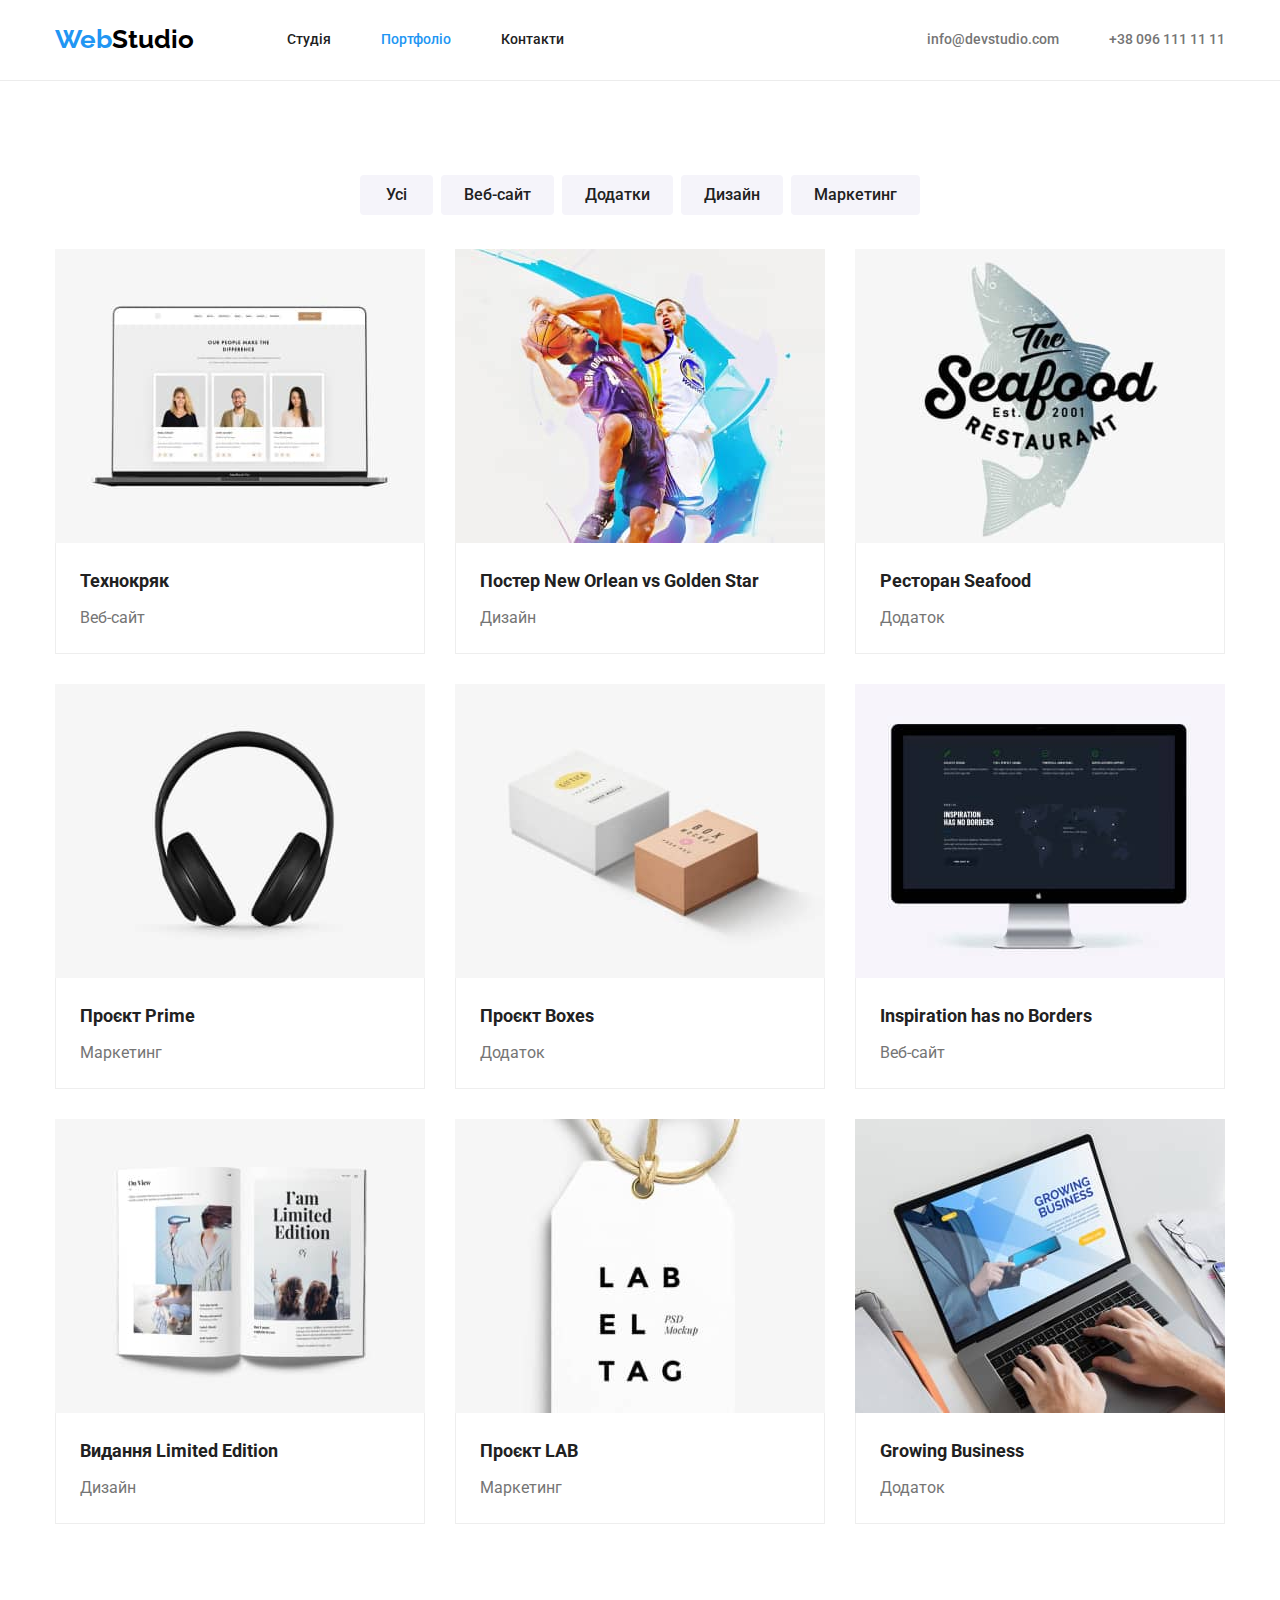
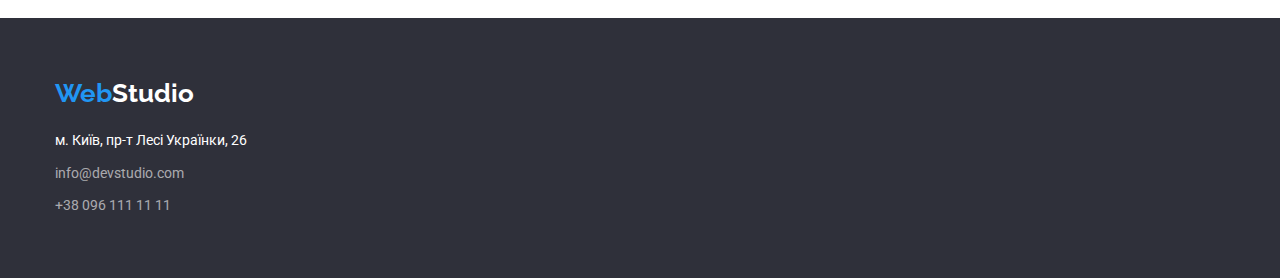
==== portfolio.html @ 7a1cf9b0 "start" ====
<!DOCTYPE html>
<html lang="uk">
  <head>
    <meta charset="UTF-8" />
    <meta http-equiv="X-UA-Compatible" content="IE=edge" />
    <meta name="viewport" content="width=device-width, initial-scale=1.0" />
    <title>Document</title>
    <link rel="preconnect" href="https://fonts.googleapis.com" />
    <link rel="preconnect" href="https://fonts.gstatic.com" crossorigin />
    <link
      href="https://fonts.googleapis.com/css2?family=Raleway:wght@700&family=Roboto:wght@400;500;700;900&display=swap"
      rel="stylesheet"
    />
    <link
      rel="stylesheet"
      href="https://cdnjs.cloudflare.com/ajax/libs/modern-normalize/1.1.0/modern-normalize.min.css"
    />
    <link rel="stylesheet" href="./css/styles.css" />
  </head>
  <body>
    <header class="page-header">
      <div class="container container-header">
        <nav class="nav">
          <a href="./index.html" lang="en" class="logo link"
            >Web<span class="logo-dark">Studio</span></a
          >
          <ul class="nav-list list">
            <li class="nav-item">
              <a href="./index.html" class="nav-link link">Студія</a>
            </li>
            <li class="nav-item">
              <a href="./portfolio.html" class="nav-link link current"
                >Портфоліо</a
              >
            </li>
            <li class="nav-item">
              <a href="#" class="nav-link link">Контакти</a>
            </li>
          </ul>
        </nav>
        <ul class="contacts-list list">
          <li class="contacts-items">
            <a href="mailto:info@devstudio.com" class="link contacts-link"
              >info@devstudio.com</a
            >
          </li>
          <li class="contacts-items">
            <a href="tel:+380961111111" class="link contacts-link"
              >+38 096 111 11 11</a
            >
          </li>
        </ul>
      </div>
    </header>
    <main>
      <section class="portfolio section">
        <div class="container">
          <h1 class="title visually-hidden">Наші роботи</h1>
          <ul class="filter-list list">
            <li class="filter-item">
              <button type="button" class="filter-button filter-button-all">
                Усі
              </button>
            </li>
            <li class="filter-item">
              <button type="button" class="filter-button filter-button-web">
                Веб-сайт
              </button>
            </li>
            <li class="filter-item">
              <button type="button" class="filter-button filter-button-add">
                Додатки
              </button>
            </li>
            <li class="filter-item">
              <button type="button" class="filter-button filter-button-design">
                Дизайн
              </button>
            </li>
            <li class="filter-item">
              <button
                type="button"
                class="filter-button filter-button-marketing"
              >
                Маркетинг
              </button>
            </li>
          </ul>
          <ul class="cards-list list">
            <li class="cards-item">
              <img
                src="./images/img-tehnokriak.jpg"
                alt="Сторінка сайту на якій зображені троє людей"
                width="370"
                class="cards-img"
              />
              <div class="container-cards">
                <h2 class="cards-title">Технокряк</h2>
                <p class="cards-text">Веб-сайт</p>
              </div>
            </li>
            <li class="cards-item">
              <img
                src="./images/img-poster.jpg"
                alt="Постер з баскетболістами"
                width="370"
                class="cards-img"
              />
              <div class="container-cards">
                <h2 class="cards-title">
                  Постер
                  <span lang="en"
                    >new orlean
                    <span class="cards-title-accent">vs</span> golden star</span
                  >
                </h2>
                <p class="cards-text">Дизайн</p>
              </div>
            </li>
            <li class="cards-item">
              <img
                src="./images/img-restaurant.jpg"
                alt="Назва ресторану зображена на фоні риби"
                width="370"
                class="cards-img"
              />
              <div class="container-cards">
                <h2 class="cards-title">
                  Ресторан <span lang="en">seafood</span>
                </h2>
                <p class="cards-text">Додаток</p>
              </div>
            </li>
            <li class="cards-item">
              <img
                src="./images/img-project.jpg"
                alt="Навушники"
                width="370"
                class="cards-img"
              />
              <div class="container-cards">
                <h2 class="cards-title">Проєкт <span lang="en">prime</span></h2>
                <p class="cards-text">Маркетинг</p>
              </div>
            </li>
            <li class="cards-item">
              <img
                src="./images/img-boxes.jpg"
                alt="дві коробки"
                width="370"
                class="cards-img"
              />
              <div class="container-cards">
                <h2 class="cards-title">Проєкт <span lang="en">boxes</span></h2>
                <p class="cards-text">Додаток</p>
              </div>
            </li>
            <li class="cards-item">
              <img
                src="./images/img-web-site.jpg"
                alt="монітор компʼютера на якому зображена сторінка сайту"
                width="370"
                class="cards-img"
              />
              <div class="container-cards">
                <h2 lang="en" class="cards-title">
                  Inspiration
                  <span class="cards-title-accent">has no</span> borders
                </h2>
                <p class="cards-text">Веб-сайт</p>
              </div>
            </li>
            <li class="cards-item">
              <img
                src="./images/img-magazine.jpg"
                alt="сторнінки журналу на яких зображені жінки"
                width="370"
              />
              <div class="container-cards">
                <h2 class="cards-title">
                  Видання <span lang="en">limited edition</span>
                </h2>
                <p class="cards-text">Дизайн</p>
              </div>
            </li>
            <li class="cards-item">
              <img
                src="./images/img-project2.jpg"
                alt="логотип"
                width="370"
                class="cards-img"
              />
              <div class="container-cards">
                <h2 class="cards-title">
                  Проєкт
                  <span lang="en" class="cards-title-uppercase">lab</span>
                </h2>
                <p class="cards-text">Маркетинг</p>
              </div>
            </li>
            <li class="cards-item">
              <img
                src="./images/img-growing-business.jpg"
                alt="екран ноутбуку з сторінкою сайта на екрані"
                width="370"
                class="cards-img"
              />
              <div class="container-cards">
                <h2 lang="en" class="cards-title">Growing business</h2>
                <p class="cards-text">Додаток</p>
              </div>
            </li>
          </ul>
        </div>
      </section>
    </main>
    <footer class="footer">
      <div class="container">
        <a href="./index.html" lang="en" class="logo link"
          >Web<span class="logo-light">Studio</span></a
        >
        <address class="address">
          <ul class="address-list list">
            <li class="address-item">
              <a
                href="https://goo.gl/maps/CPtrU1FHBa2aNyZL9"
                target="_blank"
                rel="noopener noreferrer nofollow"
                class="link address-link-light"
                >м. Київ, пр-т Лесі Українки, 26
              </a>
            </li>
            <li class="address-item">
              <a href="mailto:info@devstudio.com" class="link address-link"
                >info@devstudio.com</a
              >
            </li>
            <li class="address-item">
              <a href="tel:+380961111111" class="link address-link"
                >+38 096 111 11 11</a
              >
            </li>
          </ul>
        </address>
      </div>
    </footer>
  </body>
</html>
---- css/styles.css ----
:root {
    --primery-text-color: #757575;
    --title-text-color: #212121;
    --accent-color: #2196F3;
    --white-color: #FFFFFF;
    --background-color-hero: #2F303A;
    --button-active-color: #188CE8;
    --background-color-secondary: #F5F4FA;
}

/*body*/
body {
    font-family: Roboto, sans-serif;
    background-color: var(--white-color);
    color: var(--primery-text-color);
}

/*utility*/
.section {
    padding-top: 94px;
    padding-bottom: 94px;
}

h1,
h2,
h3,
p {
    margin-top: 0;
    margin-bottom: 0;
}

img {
    display: block;
    max-width: 100%;
    height: auto;
}

.list {
    margin: 0;
    padding: 0;

    list-style: none;
}

.link {
    text-decoration: none;
    font-style: normal;
    display: block;
}

/*container*/
.container {
    width: 1200px;
    margin-left: auto;
    margin-right: auto;
    padding-left: 15px;
    padding-right: 15px;
}

/*header*/
.container-header {
    display: flex;
    align-items: center;
}

.page-header {
    border-bottom: 1px solid #ECECEC;

    font-weight: 500;
    font-size: 14px;
    line-height: 1.14;
    color: var(--title-text-color);  
}

/*logo*/
.logo {
    font-family: Raleway, sans-serif;
    font-weight: 700;
    font-size: 26px;
    line-height: 1.2;
    color: var(--accent-color);
}

.logo-dark {
    color: #000000;
}

.logo-header{
    padding-top: 24px;
    padding-bottom: 25px;
}

/*nav*/
.nav {
    display: flex;
    align-items: center;
}

.nav-list {
    display: flex;
    margin-left: 93px;
}

.nav-link {
    color: currentColor;
    padding: 32px 0;
}

.nav-link:hover,
.nav-link:focus {
    color: var(--accent-color);
}

.current {
    color: var(--accent-color);
}

.nav-item:not(:last-child), 
.contacts-items:not(:last-child) {
    margin-right: 50px;
}

.contacts-list {
    display: flex;
    margin-left: auto;
}

.contacts-link {
    color: var(--primery-text-color);
    padding: 32px 0;
}

.contacts-link:hover, 
.contacts-link:focus {
    color: var(--accent-color);
}

/*hero*/
.hero {
    padding-top: 200px;
    padding-bottom: 200px;

    background-color: var(--background-color-hero);
    text-align: center;
}

.hero-title {
    margin-top: 0;
    margin-bottom: 30px;
    margin-left: auto;
    margin-right: auto;
    max-width: 696px;

    font-weight: 900;
    font-size: 44px;
    line-height: 1.36;
    text-transform: uppercase;
    color: var(--white-color);    
}
.button {
    padding: 10px 32px;
    border-radius: 4px;
    border: 0.5px solid transparent;
    min-width: 216px;
    display: block;
    margin-left: auto;
    margin-right: auto;

    font-family: inherit;
    font-weight: 700;
    font-size: 16px;
    line-height: 1.87;
    cursor: pointer;
    color: var(--white-color);
    background-color: var(--accent-color);
}

.button-active:hover, .button-active:focus {
    background-color: #188CE8;
}

/*features*/
.features-list {
    display: flex;
    align-content: center;
}

.features-item {
    margin-right: 30px;
    width: 270px;
}

.features-item:last-child {
    margin-right: 0;
}

.title {
    margin-bottom: 50px;

    font-size: 36px;
    line-height: 1.16;
    text-align: center;
    color: var(--title-text-color);
}

.visually-hidden {
    position: absolute;
    white-space: nowrap;
    width: 1px;
    height: 1px;
    overflow: hidden;
    border: 0;
    padding: 0;
    clip: rect(0 0 0 0);
    clip-path: inset(50%);
    margin: -1px;
}

.features-title {
    margin-bottom: 10px;

    font-size: 14px;
    line-height: 1.14;
    text-transform: uppercase;
    color: var(--title-text-color);
}

.features-text {
    font-size: 14px;
    line-height: 1.71;
}

/*about*/
.about {
    padding-top: 0;
}

.about-list {
    display: flex;
    align-content: center;
}

.about-item:not(:last-child) {
    margin-right: 30px;
}

/*team*/
.team {
    background-color: var(--background-color-secondary);
 }

.team-list{
    display: flex;
}

.team-item {
    margin-right: 30px;

    background: var(--white-color);
}

.team-item:last-child {
    margin-right: 0;
}

.container-team {
    text-align: center;
    padding-top: 30px;
    padding-bottom: 30px;
}

.team-title {
    margin-bottom: 10px;

    font-weight: 500;
    font-size: 16px;
    line-height: 1.18;
    text-transform: capitalize;
    color: var(--title-text-color);
}

.team-text {
    font-size: 16px;
    line-height: 1.18;
    text-transform: capitalize;
}

/*footer*/
.footer {
    padding-top: 60px;
    padding-bottom: 60px;

    font-size: 14px;
    line-height: 1.7;
    background-color: var(--background-color-hero);
}

/*logo footer*/
.logo-light {
    color: var(--white-color);
}

/*address*/
.address {
    margin-top: 20px;
}

.address-link {
    color: rgba(255, 255, 255, 0.6);
}

.address-link:hover,
.address-link:focus {
    color: var(--accent-color);
}

.address-link-light {
    color: var(--white-color);
}

.address-item:not(:last-child) {
    margin-bottom: 9px;
}

/*portfolio*/
 
/*filter*/
.filter-list {
    display: flex;
    justify-content: center;
    margin-bottom: 34px;
}

.filter-item:not(:last-child) {
    margin-right: 8px;
}

.filter-button {
    padding: 6px 22px;
    border-radius: 4px;
    border: 0.5px solid transparent;

    font-family: inherit;
    font-weight: 500;
    font-size: 16px;
    line-height: 1.62;
    cursor: pointer;
    color: var(--title-text-color);
    background-color: var(--background-color-secondary);
}

.filter-button-all {
    padding: 6px 25px;
}

.filter-button:hover, 
.filter-button:focus {
    color: var(--white-color);
    background-color: var(--accent-color);
}

 /*cards*/
.cards-list {
    display: flex;
    flex-wrap: wrap;
    margin-right: -30px;
    margin-bottom: -30px;
}

.cards-item {
    margin-right: 30px;
    margin-bottom: 30px;
}

.container-cards {
    padding: 20px 24px 20px 24px;
    border: 1px solid #EEEEEE;
    border-top: none;
}

.cards-title {
    margin-bottom: 4px;

    font-size: 18px;
    line-height: 2;
    text-transform: capitalize;
    color: var(--title-text-color);
}

.cards-title-accent {
    text-transform: none;
}

.cards-title-uppercase {
    text-transform: uppercase;
}

.cards-text {
    font-size: 16px;
    line-height: 1.87;
}
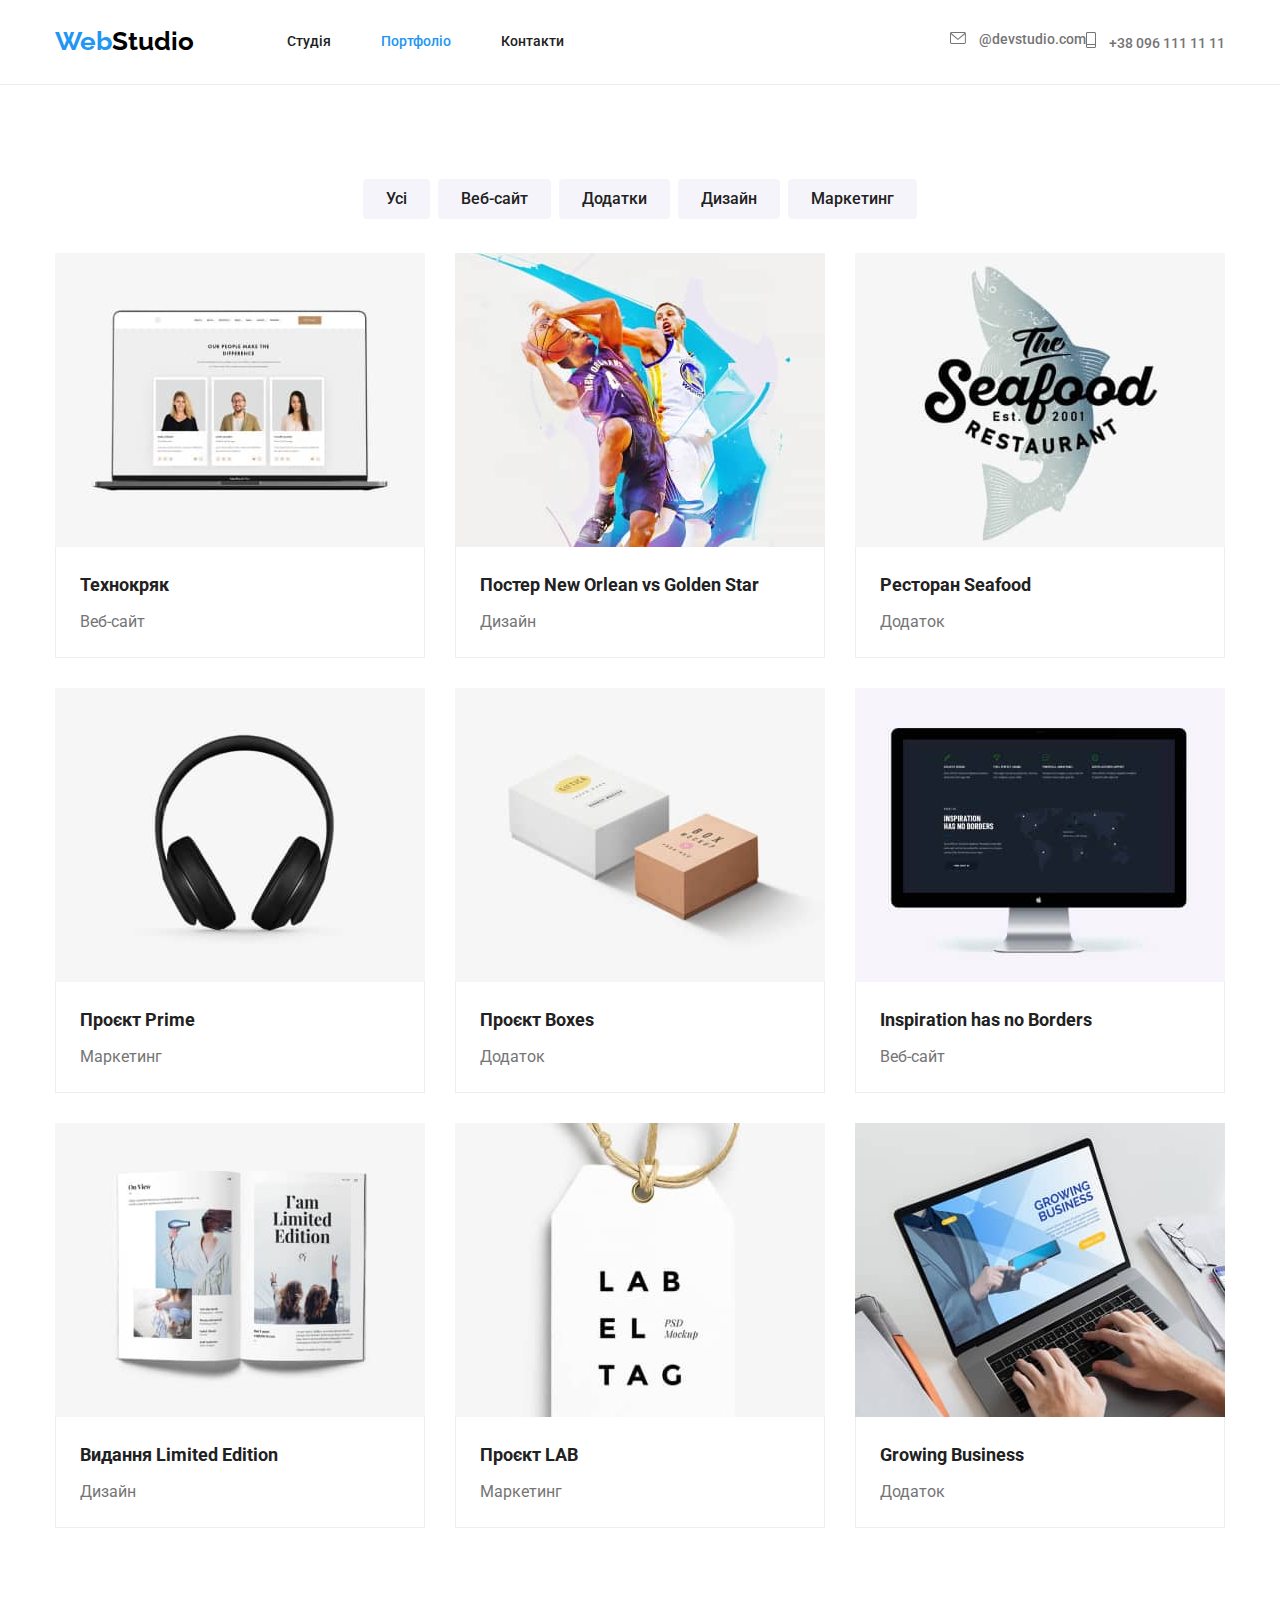
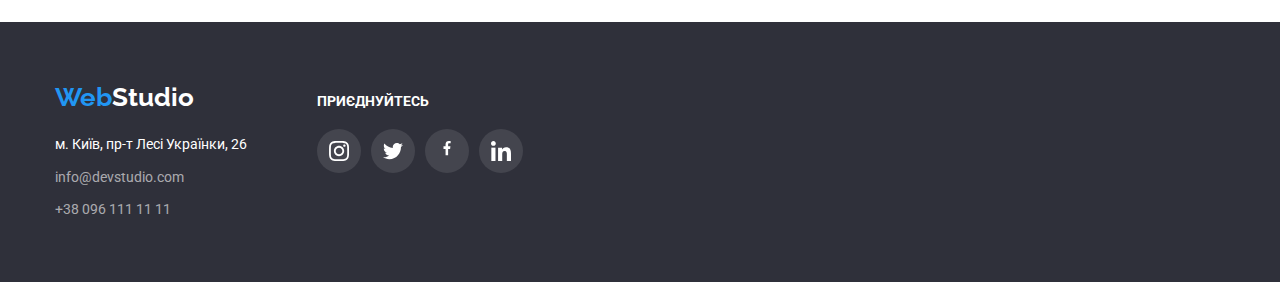
==== commit b6142832: "final-change" ====
--- a/portfolio.html
+++ b/portfolio.html
@@ -40,12 +40,20 @@
         </nav>
         <ul class="contacts-list list">
           <li class="contacts-items">
-            <a href="mailto:info@devstudio.com" class="link contacts-link"
-              >info@devstudio.com</a
+            <a href="mailto:info@devstudio.com" class="link contacts-link">
+              <span>
+                <svg class="contacts-icon" width="16" height="12">
+                  <use href="./images/symbol-defs.svg#icon-envelope"></use>
+                </svg> </span
+              >@devstudio.com</a
             >
           </li>
           <li class="contacts-items">
-            <a href="tel:+380961111111" class="link contacts-link"
+            <a href="tel:+380961111111" class="link contacts-link">
+              <span>
+                <svg class="contacts-icon" width="10" height="16">
+                  <use href="./images/symbol-defs.svg#icon-telephone"></use>
+                </svg> </span
               >+38 096 111 11 11</a
             >
           </li>
@@ -58,190 +66,235 @@
           <h1 class="title visually-hidden">Наші роботи</h1>
           <ul class="filter-list list">
             <li class="filter-item">
-              <button type="button" class="filter-button filter-button-all">
-                Усі
-              </button>
-            </li>
-            <li class="filter-item">
-              <button type="button" class="filter-button filter-button-web">
-                Веб-сайт
-              </button>
-            </li>
-            <li class="filter-item">
-              <button type="button" class="filter-button filter-button-add">
-                Додатки
-              </button>
-            </li>
-            <li class="filter-item">
-              <button type="button" class="filter-button filter-button-design">
-                Дизайн
-              </button>
-            </li>
-            <li class="filter-item">
-              <button
-                type="button"
-                class="filter-button filter-button-marketing"
-              >
-                Маркетинг
-              </button>
+              <button type="button" class="filter-button">Усі</button>
+            </li>
+            <li class="filter-item">
+              <button type="button" class="filter-button">Веб-сайт</button>
+            </li>
+            <li class="filter-item">
+              <button type="button" class="filter-button">Додатки</button>
+            </li>
+            <li class="filter-item">
+              <button type="button" class="filter-button">Дизайн</button>
+            </li>
+            <li class="filter-item">
+              <button type="button" class="filter-button">Маркетинг</button>
             </li>
           </ul>
           <ul class="cards-list list">
             <li class="cards-item">
-              <img
-                src="./images/img-tehnokriak.jpg"
-                alt="Сторінка сайту на якій зображені троє людей"
-                width="370"
-                class="cards-img"
-              />
-              <div class="container-cards">
-                <h2 class="cards-title">Технокряк</h2>
-                <p class="cards-text">Веб-сайт</p>
-              </div>
-            </li>
-            <li class="cards-item">
-              <img
-                src="./images/img-poster.jpg"
-                alt="Постер з баскетболістами"
-                width="370"
-                class="cards-img"
-              />
-              <div class="container-cards">
-                <h2 class="cards-title">
-                  Постер
-                  <span lang="en"
-                    >new orlean
-                    <span class="cards-title-accent">vs</span> golden star</span
-                  >
-                </h2>
-                <p class="cards-text">Дизайн</p>
-              </div>
-            </li>
-            <li class="cards-item">
-              <img
-                src="./images/img-restaurant.jpg"
-                alt="Назва ресторану зображена на фоні риби"
-                width="370"
-                class="cards-img"
-              />
-              <div class="container-cards">
-                <h2 class="cards-title">
-                  Ресторан <span lang="en">seafood</span>
-                </h2>
-                <p class="cards-text">Додаток</p>
-              </div>
-            </li>
-            <li class="cards-item">
-              <img
-                src="./images/img-project.jpg"
-                alt="Навушники"
-                width="370"
-                class="cards-img"
-              />
-              <div class="container-cards">
-                <h2 class="cards-title">Проєкт <span lang="en">prime</span></h2>
-                <p class="cards-text">Маркетинг</p>
-              </div>
-            </li>
-            <li class="cards-item">
-              <img
-                src="./images/img-boxes.jpg"
-                alt="дві коробки"
-                width="370"
-                class="cards-img"
-              />
-              <div class="container-cards">
-                <h2 class="cards-title">Проєкт <span lang="en">boxes</span></h2>
-                <p class="cards-text">Додаток</p>
-              </div>
-            </li>
-            <li class="cards-item">
-              <img
-                src="./images/img-web-site.jpg"
-                alt="монітор компʼютера на якому зображена сторінка сайту"
-                width="370"
-                class="cards-img"
-              />
-              <div class="container-cards">
-                <h2 lang="en" class="cards-title">
-                  Inspiration
-                  <span class="cards-title-accent">has no</span> borders
-                </h2>
-                <p class="cards-text">Веб-сайт</p>
-              </div>
-            </li>
-            <li class="cards-item">
-              <img
-                src="./images/img-magazine.jpg"
-                alt="сторнінки журналу на яких зображені жінки"
-                width="370"
-              />
-              <div class="container-cards">
-                <h2 class="cards-title">
-                  Видання <span lang="en">limited edition</span>
-                </h2>
-                <p class="cards-text">Дизайн</p>
-              </div>
-            </li>
-            <li class="cards-item">
-              <img
-                src="./images/img-project2.jpg"
-                alt="логотип"
-                width="370"
-                class="cards-img"
-              />
-              <div class="container-cards">
-                <h2 class="cards-title">
-                  Проєкт
-                  <span lang="en" class="cards-title-uppercase">lab</span>
-                </h2>
-                <p class="cards-text">Маркетинг</p>
-              </div>
-            </li>
-            <li class="cards-item">
-              <img
-                src="./images/img-growing-business.jpg"
-                alt="екран ноутбуку з сторінкою сайта на екрані"
-                width="370"
-                class="cards-img"
-              />
-              <div class="container-cards">
-                <h2 lang="en" class="cards-title">Growing business</h2>
-                <p class="cards-text">Додаток</p>
-              </div>
+              <a href="" class="link cards-link">
+                <img
+                  src="./images/img-tehnokriak.jpg"
+                  alt="Сторінка сайту на якій зображені троє людей"
+                  width="370"
+                  class="cards-img"
+                />
+                <div class="container-cards">
+                  <h2 class="cards-title">Технокряк</h2>
+                  <p class="cards-text">Веб-сайт</p>
+                </div>
+              </a>
+            </li>
+            <li class="cards-item">
+              <a href="" class="link cards-link">
+                <img
+                  src="./images/img-poster.jpg"
+                  alt="Постер з баскетболістами"
+                  width="370"
+                  class="cards-img"
+                />
+                <div class="container-cards">
+                  <h2 class="cards-title">
+                    Постер
+                    <span lang="en"
+                      >new orlean
+                      <span class="cards-title-accent">vs</span> golden
+                      star</span
+                    >
+                  </h2>
+                  <p class="cards-text">Дизайн</p>
+                </div>
+              </a>
+            </li>
+            <li class="cards-item">
+              <a href="" class="link cards-link">
+                <img
+                  src="./images/img-restaurant.jpg"
+                  alt="Назва ресторану зображена на фоні риби"
+                  width="370"
+                  class="cards-img"
+                />
+                <div class="container-cards">
+                  <h2 class="cards-title">
+                    Ресторан <span lang="en">seafood</span>
+                  </h2>
+                  <p class="cards-text">Додаток</p>
+                </div>
+              </a>
+            </li>
+            <li class="cards-item">
+              <a href="" class="link cards-link">
+                <img
+                  src="./images/img-project.jpg"
+                  alt="Навушники"
+                  width="370"
+                  class="cards-img"
+                />
+                <div class="container-cards">
+                  <h2 class="cards-title">
+                    Проєкт <span lang="en">prime</span>
+                  </h2>
+                  <p class="cards-text">Маркетинг</p>
+                </div>
+              </a>
+            </li>
+            <li class="cards-item">
+              <a href="" class="link cards-link">
+                <img
+                  src="./images/img-boxes.jpg"
+                  alt="дві коробки"
+                  width="370"
+                  class="cards-img"
+                />
+                <div class="container-cards">
+                  <h2 class="cards-title">
+                    Проєкт <span lang="en">boxes</span>
+                  </h2>
+                  <p class="cards-text">Додаток</p>
+                </div>
+              </a>
+            </li>
+            <li class="cards-item">
+              <a href="" class="link cards-link">
+                <img
+                  src="./images/img-web-site.jpg"
+                  alt="монітор компʼютера на якому зображена сторінка сайту"
+                  width="370"
+                  class="cards-img"
+                />
+                <div class="container-cards">
+                  <h2 lang="en" class="cards-title">
+                    Inspiration
+                    <span class="cards-title-accent">has no</span> borders
+                  </h2>
+                  <p class="cards-text">Веб-сайт</p>
+                </div>
+              </a>
+            </li>
+            <li class="cards-item">
+              <a href="" class="link cards-link">
+                <img
+                  src="./images/img-magazine.jpg"
+                  alt="сторнінки журналу на яких зображені жінки"
+                  width="370"
+                />
+                <div class="container-cards">
+                  <h2 class="cards-title">
+                    Видання <span lang="en">limited edition</span>
+                  </h2>
+                  <p class="cards-text">Дизайн</p>
+                </div>
+              </a>
+            </li>
+            <li class="cards-item">
+              <a href="" class="link cards-link">
+                <img
+                  src="./images/img-project2.jpg"
+                  alt="логотип"
+                  width="370"
+                  class="cards-img"
+                />
+                <div class="container-cards">
+                  <h2 class="cards-title">
+                    Проєкт
+                    <span lang="en" class="cards-title-uppercase">lab</span>
+                  </h2>
+                  <p class="cards-text">Маркетинг</p>
+                </div>
+              </a>
+            </li>
+            <li class="cards-item">
+              <a href="" class="link cards-link">
+                <img
+                  src="./images/img-growing-business.jpg"
+                  alt="екран ноутбуку з сторінкою сайта на екрані"
+                  width="370"
+                  class="cards-img"
+                />
+                <div class="container-cards">
+                  <h2 lang="en" class="cards-title">Growing business</h2>
+                  <p class="cards-text">Додаток</p>
+                </div>
+              </a>
             </li>
           </ul>
         </div>
       </section>
     </main>
     <footer class="footer">
-      <div class="container">
-        <a href="./index.html" lang="en" class="logo link"
-          >Web<span class="logo-light">Studio</span></a
-        >
-        <address class="address">
-          <ul class="address-list list">
-            <li class="address-item">
-              <a
-                href="https://goo.gl/maps/CPtrU1FHBa2aNyZL9"
-                target="_blank"
-                rel="noopener noreferrer nofollow"
-                class="link address-link-light"
-                >м. Київ, пр-т Лесі Українки, 26
-              </a>
-            </li>
-            <li class="address-item">
-              <a href="mailto:info@devstudio.com" class="link address-link"
-                >info@devstudio.com</a
-              >
-            </li>
-            <li class="address-item">
-              <a href="tel:+380961111111" class="link address-link"
-                >+38 096 111 11 11</a
-              >
+      <div class="container container-footer">
+        <div class="container-address">
+          <a href="./index.html" lang="en" class="logo link"
+            >Web<span class="logo-light">Studio</span></a
+          >
+          <address class="address">
+            <ul class="address-list list">
+              <li class="address-item">
+                <a
+                  href="https://goo.gl/maps/CPtrU1FHBa2aNyZL9"
+                  target="_blank"
+                  rel="noopener noreferrer nofollow"
+                  class="link address-link-light"
+                  >м. Київ, пр-т Лесі Українки, 26
+                </a>
+              </li>
+              <li class="address-item">
+                <a href="mailto:info@devstudio.com" class="link address-link"
+                  >info@devstudio.com</a
+                >
+              </li>
+              <li class="address-item">
+                <a href="tel:+380961111111" class="link address-link"
+                  >+38 096 111 11 11</a
+                >
+              </li>
+            </ul>
+          </address>
+        </div>
+        <div class="social">
+          <h2 class="title title-social">Приєднуйтесь</h2>
+          <ul class="list social-list">
+            <li class="social-item">
+              <a href="" class="link social-link">
+                <svg class="logo-social" width="20" height="20">
+                  <use href="./images/symbol-defs.svg#icon-instagram"></use>
+                </svg>
+              </a>
+            </li>
+            <li class="social-item">
+              <a href="" class="link social-link">
+                <svg class="logo-social" width="20" height="20">
+                  <use href="./images/symbol-defs.svg#icon-twitter"></use>
+                </svg>
+              </a>
+            </li>
+            <li class="social-item">
+              <a href="" class="link social-link">
+                <svg class="logo-social" width="20" height="20">
+                  <use href="./images/symbol-defs.svg#icon-facebook"></use>
+                </svg>
+              </a>
+            </li>
+            <li class="social-item">
+              <a href="" class="link social-link">
+                <svg class="logo-social" width="20" height="20">
+                  <use href="./images/symbol-defs.svg#icon-linkedin"></use>
+                </svg>
+              </a>
             </li>
           </ul>
-        </address>
+        </div>
       </div>
     </footer>
   </body>
--- a/css/styles.css
+++ b/css/styles.css
@@ -6,6 +6,7 @@
     --background-color-hero: #2F303A;
     --button-active-color: #188CE8;
     --background-color-secondary: #F5F4FA;
+    --primery-logo-color: #AFB1B8;
 }
 
 /*body*/
@@ -46,6 +47,8 @@
     text-decoration: none;
     font-style: normal;
     display: block;
+
+    color: currentColor;
 }
 
 /*container*/
@@ -85,7 +88,7 @@
     color: #000000;
 }
 
-.logo-header{
+.logo-header {
     padding-top: 24px;
     padding-bottom: 25px;
 }
@@ -99,11 +102,13 @@
 .nav-list {
     display: flex;
     margin-left: 93px;
+    gap: 50px;
 }
 
 .nav-link {
+    padding: 32px 0;
+
     color: currentColor;
-    padding: 32px 0;
 }
 
 .nav-link:hover,
@@ -115,19 +120,20 @@
     color: var(--accent-color);
 }
 
-.nav-item:not(:last-child), 
-.contacts-items:not(:last-child) {
-    margin-right: 50px;
-}
-
 .contacts-list {
     display: flex;
     margin-left: auto;
 }
 
 .contacts-link {
+    padding: 32px 0;
     color: var(--primery-text-color);
-    padding: 32px 0;
+}
+
+.contacts-icon {
+    margin-right: 10px;
+
+    fill: currentColor;
 }
 
 .contacts-link:hover, 
@@ -142,6 +148,22 @@
 
     background-color: var(--background-color-hero);
     text-align: center;
+}
+
+.overlay {
+    height: 600px;
+    max-width: 1600px;
+    margin-left: auto;
+    margin-right: auto;
+
+    background-image: linear-gradient(
+        rgba(47, 48, 58, 0.4),
+        rgba(47, 48, 58, 0.4)
+    ),
+    url('../images/hero-bgr.jpg');
+    background-size: cover;
+    background-repeat: no-repeat;
+    background-position: center;
 }
 
 .hero-title {
@@ -157,6 +179,7 @@
     text-transform: uppercase;
     color: var(--white-color);    
 }
+
 .button {
     padding: 10px 32px;
     border-radius: 4px;
@@ -175,23 +198,20 @@
     background-color: var(--accent-color);
 }
 
-.button-active:hover, .button-active:focus {
-    background-color: #188CE8;
+.button-active:hover, 
+.button-active:focus {
+    background-color: var(--button-active-color);
 }
 
 /*features*/
 .features-list {
     display: flex;
     align-content: center;
+    gap: 30px;
 }
 
 .features-item {
-    margin-right: 30px;
     width: 270px;
-}
-
-.features-item:last-child {
-    margin-right: 0;
 }
 
 .title {
@@ -216,6 +236,14 @@
     margin: -1px;
 }
 
+.box-features-icon {
+    margin-bottom: 30px;
+    padding: 25px 100px;
+
+    background: var(--background-color-secondary);
+    border-radius: 4px;
+}
+
 .features-title {
     margin-bottom: 10px;
 
@@ -238,29 +266,24 @@
 .about-list {
     display: flex;
     align-content: center;
-}
-
-.about-item:not(:last-child) {
-    margin-right: 30px;
+    gap: 30px;
 }
 
 /*team*/
 .team {
     background-color: var(--background-color-secondary);
- }
-
-.team-list{
-    display: flex;
+}
+
+.team-list {
+    display: flex;
+    gap: 30px;
 }
 
 .team-item {
-    margin-right: 30px;
-
     background: var(--white-color);
-}
-
-.team-item:last-child {
-    margin-right: 0;
+
+    box-shadow: 0px 1px 3px rgba(0, 0, 0, 0.12), 0px 1px 1px rgba(0, 0, 0, 0.14), 0px 2px 1px rgba(0, 0, 0, 0.2);
+    border-radius: 0px 0px 4px 4px;
 }
 
 .container-team {
@@ -280,9 +303,70 @@
 }
 
 .team-text {
+    margin-bottom: 16px;
+
     font-size: 16px;
     line-height: 1.18;
     text-transform: capitalize;
+}
+
+.team-social-list {
+    display: flex;
+    justify-content: center;
+}
+
+.team-social-link {
+    width: 44px;
+    height: 44px;
+    display: flex;
+    justify-content: center;
+    align-items: center;
+
+    color: var(--primery-logo-color);
+
+    border-radius: 50%;
+}
+
+.team-social-link:hover,
+.team-social-link:focus {
+    color: var(--white-color);
+    background-color: var(--accent-color);
+}
+
+.team-logo-social {
+    fill: currentColor;
+}
+
+/*clients*/
+.clients-list {
+    display: flex;
+    margin-right: -30px;
+}
+
+.clients-item {
+    margin-right: 30px;
+    width: 170px;
+    height: 92px;
+}
+
+.clients-link {
+    width: 100%;
+    height: 100%;
+
+    color: var(--primery-logo-color);
+    border: 1px solid var(--primery-logo-color);
+    border-radius: 4px;
+}
+
+.clients-link:hover, 
+.clients-link:focus {
+    color: var(--accent-color);
+    border: 1px solid var(--accent-color);
+    border-radius: 4px;
+}
+
+.logo-icon {
+    fill: currentColor;
 }
 
 /*footer*/
@@ -295,6 +379,15 @@
     background-color: var(--background-color-hero);
 }
 
+.container-footer {
+    display: flex;
+    align-items: baseline;
+}
+
+.container-address {
+    margin-right: 70px;
+}
+
 /*logo footer*/
 .logo-light {
     color: var(--white-color);
@@ -320,6 +413,44 @@
 
 .address-item:not(:last-child) {
     margin-bottom: 9px;
+}
+
+/*social*/
+.title-social {
+    margin-bottom: 20px;
+
+    color: var(--white-color);
+    font-size: 14px;
+    line-height: calc(16/14);
+    text-transform: uppercase;
+    text-align: left;
+}
+
+.social-list {
+    display: flex;
+    gap: 10px;
+}
+
+.social-link {
+    width: 44px;
+    height: 44px;
+    display: flex;
+    justify-content: center;
+    align-items: center;
+
+    background: rgba(255, 255, 255, 0.1);
+    color: var(--white-color);
+
+    border-radius: 50%;
+}
+
+.social-link:hover,
+.social-link:focus {
+    background-color: var(--button-active-color);
+}
+
+.logo-social {
+    fill: currentColor;
 }
 
 /*portfolio*/
@@ -329,10 +460,7 @@
     display: flex;
     justify-content: center;
     margin-bottom: 34px;
-}
-
-.filter-item:not(:last-child) {
-    margin-right: 8px;
+    gap: 8px;
 }
 
 .filter-button {
@@ -349,14 +477,12 @@
     background-color: var(--background-color-secondary);
 }
 
-.filter-button-all {
-    padding: 6px 25px;
-}
-
 .filter-button:hover, 
 .filter-button:focus {
     color: var(--white-color);
     background-color: var(--accent-color);
+
+    box-shadow: 0px 3px 1px rgba(0, 0, 0, 0.1), 0px 1px 2px rgba(0, 0, 0, 0.08), 0px 2px 2px rgba(0, 0, 0, 0.12);
 }
 
  /*cards*/
@@ -370,6 +496,10 @@
 .cards-item {
     margin-right: 30px;
     margin-bottom: 30px;
+}
+
+.cards-link:hover {
+    box-shadow: 0px 1px 1px rgba(0, 0, 0, 0.12), 0px 4px 4px rgba(0, 0, 0, 0.06), 1px 4px 6px rgba(0, 0, 0, 0.16);
 }
 
 .container-cards {
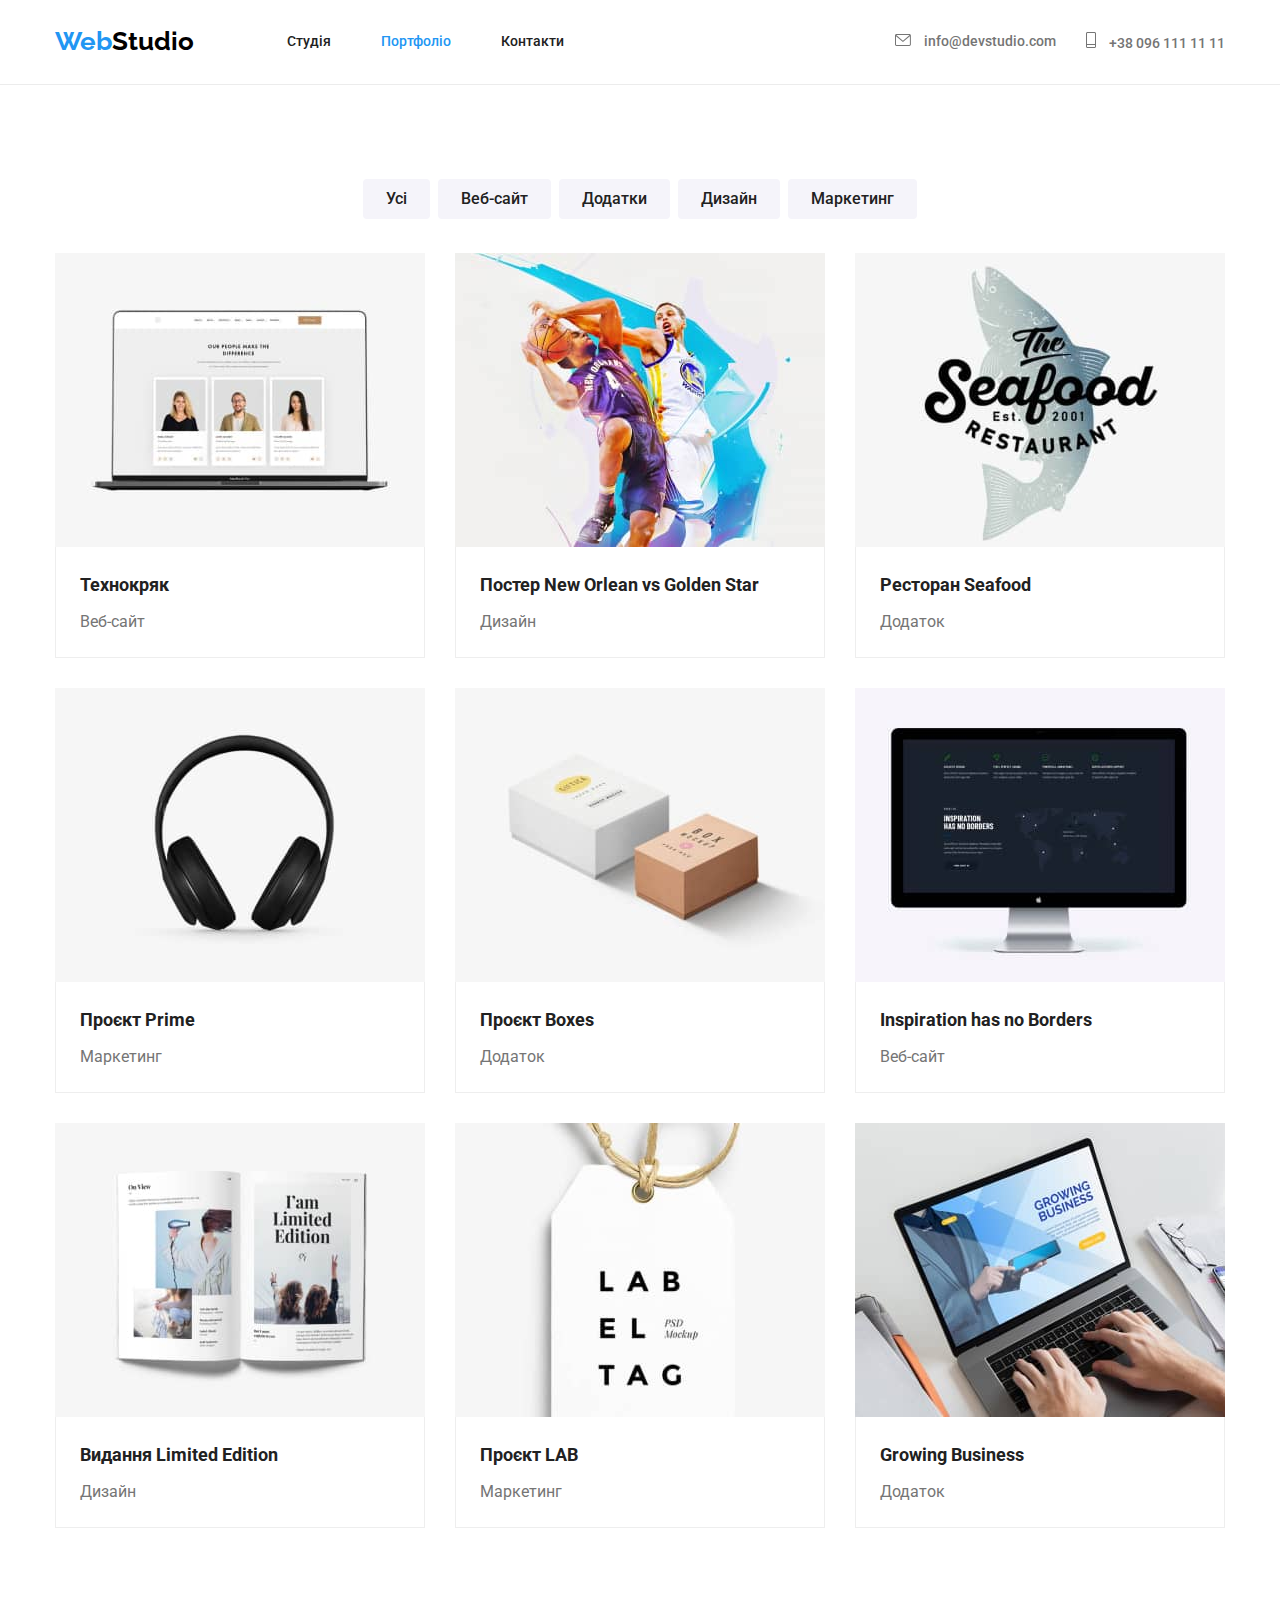
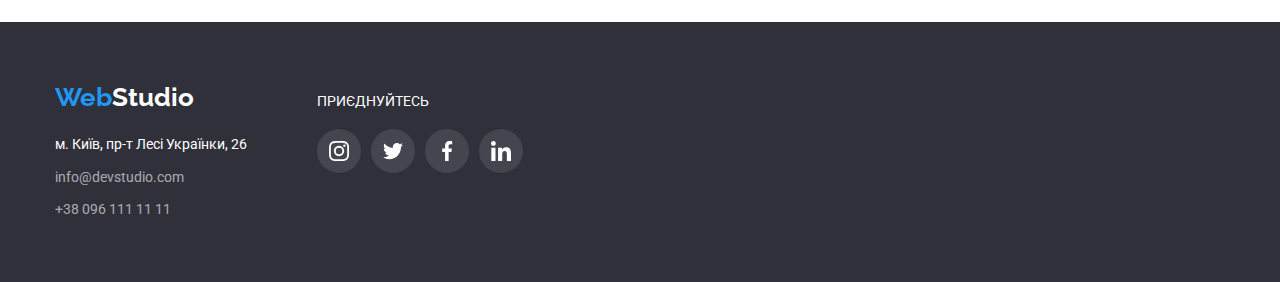
==== commit f34fb1bc: "improve" ====
--- a/portfolio.html
+++ b/portfolio.html
@@ -45,7 +45,7 @@
                 <svg class="contacts-icon" width="16" height="12">
                   <use href="./images/symbol-defs.svg#icon-envelope"></use>
                 </svg> </span
-              >@devstudio.com</a
+              >info@devstudio.com</a
             >
           </li>
           <li class="contacts-items">
@@ -263,7 +263,7 @@
           </address>
         </div>
         <div class="social">
-          <h2 class="title title-social">Приєднуйтесь</h2>
+          <p class="title title-social">Приєднуйтесь</p>
           <ul class="list social-list">
             <li class="social-item">
               <a href="" class="link social-link">
--- a/css/styles.css
+++ b/css/styles.css
@@ -123,6 +123,8 @@
 .contacts-list {
     display: flex;
     margin-left: auto;
+    gap: 30px;
+    align-items: center;
 }
 
 .contacts-link {
@@ -238,7 +240,11 @@
 
 .box-features-icon {
     margin-bottom: 30px;
-    padding: 25px 100px;
+    display: flex;
+    justify-content: center;
+    align-items: center;
+    width: 270px;
+    height: 120px;
 
     background: var(--background-color-secondary);
     border-radius: 4px;
@@ -313,6 +319,7 @@
 .team-social-list {
     display: flex;
     justify-content: center;
+    gap: 10px;
 }
 
 .team-social-link {
@@ -340,18 +347,21 @@
 /*clients*/
 .clients-list {
     display: flex;
-    margin-right: -30px;
+    gap: 30px;
 }
 
 .clients-item {
-    margin-right: 30px;
     width: 170px;
     height: 92px;
+    
 }
 
 .clients-link {
     width: 100%;
     height: 100%;
+    display: flex;
+    justify-content: center;
+    align-items: center;
 
     color: var(--primery-logo-color);
     border: 1px solid var(--primery-logo-color);
@@ -498,7 +508,8 @@
     margin-bottom: 30px;
 }
 
-.cards-link:hover {
+.cards-link:hover,
+.cards-link:focus {
     box-shadow: 0px 1px 1px rgba(0, 0, 0, 0.12), 0px 4px 4px rgba(0, 0, 0, 0.06), 1px 4px 6px rgba(0, 0, 0, 0.16);
 }
 
